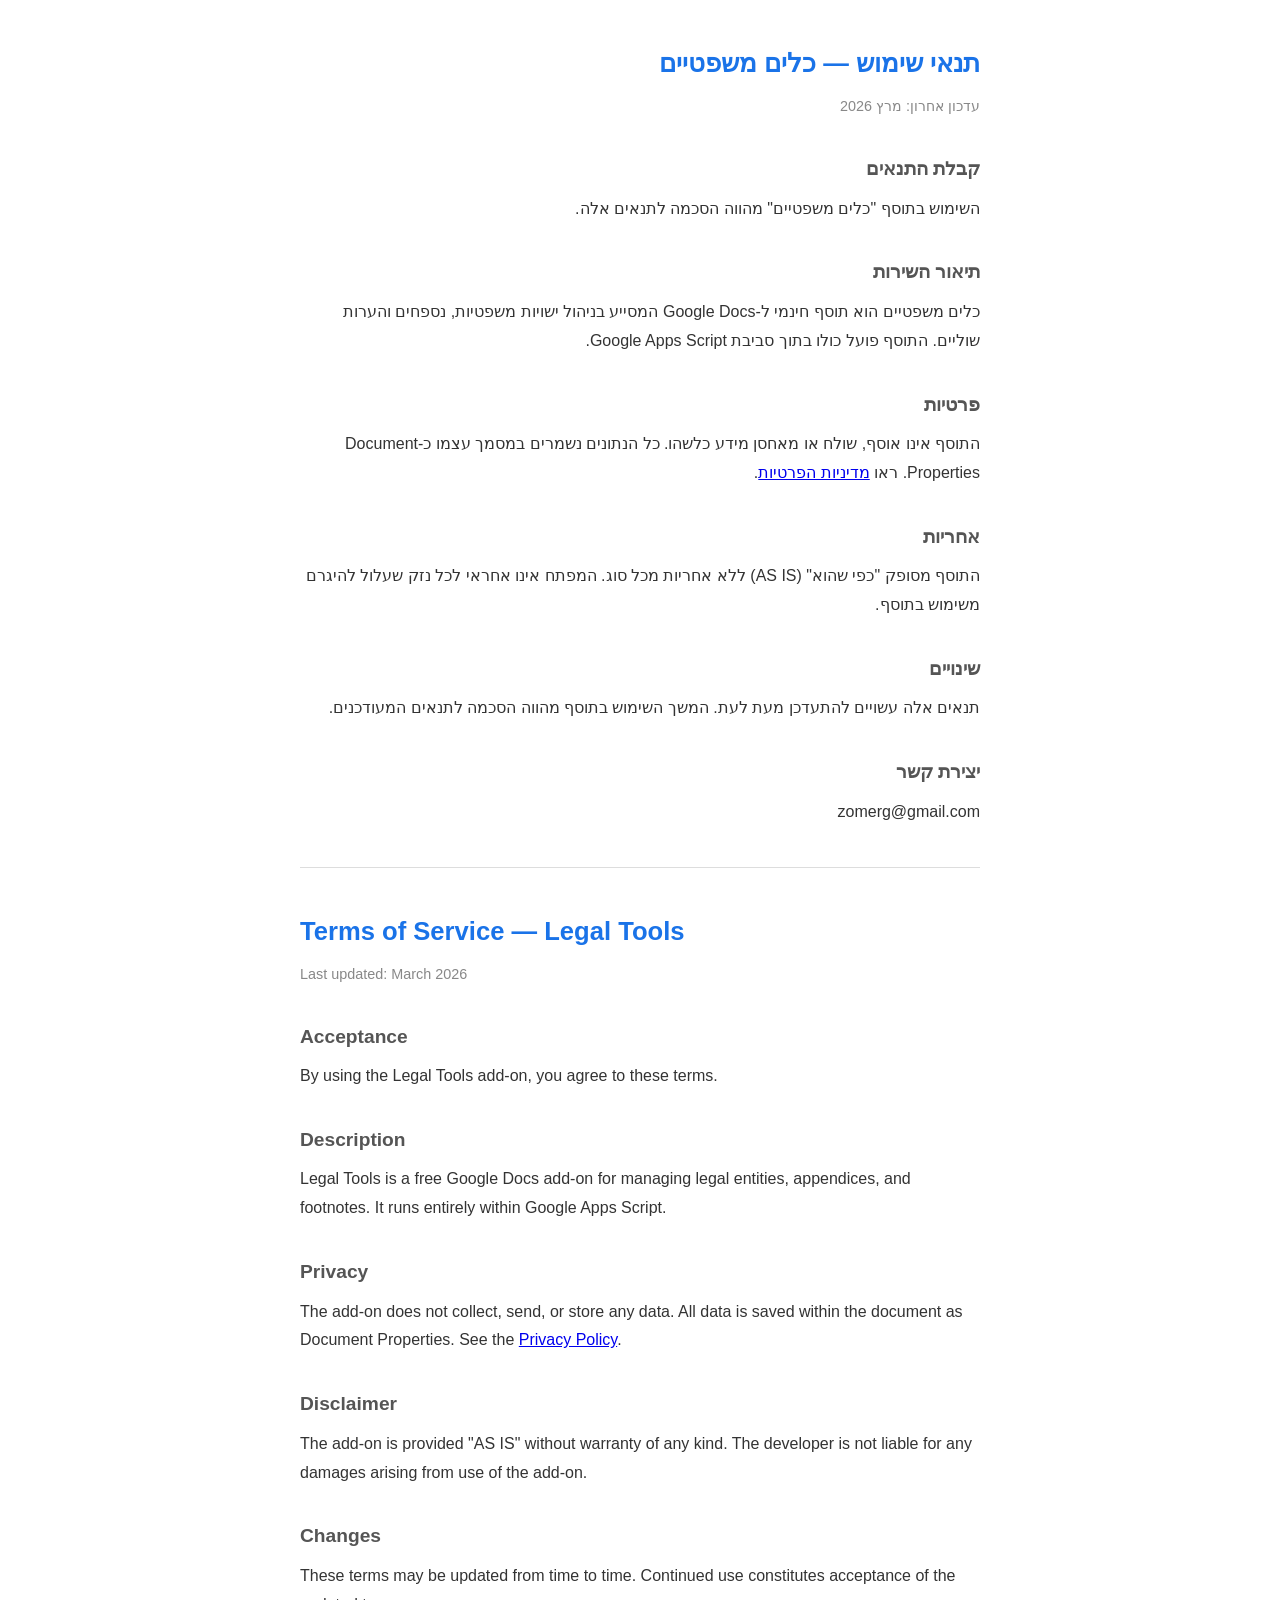
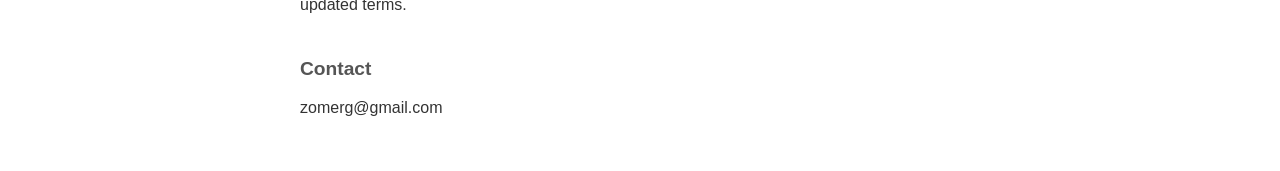
==== docs/terms.html @ f081a400 "Add terms of service page for Marketplace listing Co-Authored-By: Claude Opus 4.6 (1M context) <nore" ====
<!DOCTYPE html>
<html lang="he" dir="rtl">
<head>
  <meta charset="UTF-8">
  <meta name="viewport" content="width=device-width, initial-scale=1.0">
  <title>תנאי שימוש — כלים משפטיים | Terms of Service — Legal Tools</title>
  <style>
    * { margin: 0; padding: 0; box-sizing: border-box; }
    body { font-family: 'Segoe UI', Tahoma, sans-serif; line-height: 1.8; color: #333; max-width: 720px; margin: 0 auto; padding: 40px 20px; }
    h1 { font-size: 1.6em; margin-bottom: 8px; color: #1a73e8; }
    h2 { font-size: 1.2em; margin-top: 32px; margin-bottom: 8px; color: #555; }
    p, li { margin-bottom: 8px; }
    ul { padding-right: 24px; }
    .date { color: #888; font-size: 0.9em; margin-bottom: 24px; }
    hr { border: none; border-top: 1px solid #ddd; margin: 40px 0; }
    .en { direction: ltr; text-align: left; }
  </style>
</head>
<body>

  <h1>תנאי שימוש — כלים משפטיים</h1>
  <p class="date">עדכון אחרון: מרץ 2026</p>

  <h2>קבלת התנאים</h2>
  <p>השימוש בתוסף "כלים משפטיים" מהווה הסכמה לתנאים אלה.</p>

  <h2>תיאור השירות</h2>
  <p>כלים משפטיים הוא תוסף חינמי ל-Google Docs המסייע בניהול ישויות משפטיות, נספחים והערות שוליים. התוסף פועל כולו בתוך סביבת Google Apps Script.</p>

  <h2>פרטיות</h2>
  <p>התוסף אינו אוסף, שולח או מאחסן מידע כלשהו. כל הנתונים נשמרים במסמך עצמו כ-Document Properties. ראו <a href="privacy.html">מדיניות הפרטיות</a>.</p>

  <h2>אחריות</h2>
  <p>התוסף מסופק "כפי שהוא" (AS IS) ללא אחריות מכל סוג. המפתח אינו אחראי לכל נזק שעלול להיגרם משימוש בתוסף.</p>

  <h2>שינויים</h2>
  <p>תנאים אלה עשויים להתעדכן מעת לעת. המשך השימוש בתוסף מהווה הסכמה לתנאים המעודכנים.</p>

  <h2>יצירת קשר</h2>
  <p>zomerg@gmail.com</p>

  <hr>

  <div class="en">
    <h1>Terms of Service — Legal Tools</h1>
    <p class="date">Last updated: March 2026</p>

    <h2>Acceptance</h2>
    <p>By using the Legal Tools add-on, you agree to these terms.</p>

    <h2>Description</h2>
    <p>Legal Tools is a free Google Docs add-on for managing legal entities, appendices, and footnotes. It runs entirely within Google Apps Script.</p>

    <h2>Privacy</h2>
    <p>The add-on does not collect, send, or store any data. All data is saved within the document as Document Properties. See the <a href="privacy.html">Privacy Policy</a>.</p>

    <h2>Disclaimer</h2>
    <p>The add-on is provided "AS IS" without warranty of any kind. The developer is not liable for any damages arising from use of the add-on.</p>

    <h2>Changes</h2>
    <p>These terms may be updated from time to time. Continued use constitutes acceptance of the updated terms.</p>

    <h2>Contact</h2>
    <p>zomerg@gmail.com</p>
  </div>

</body>
</html>
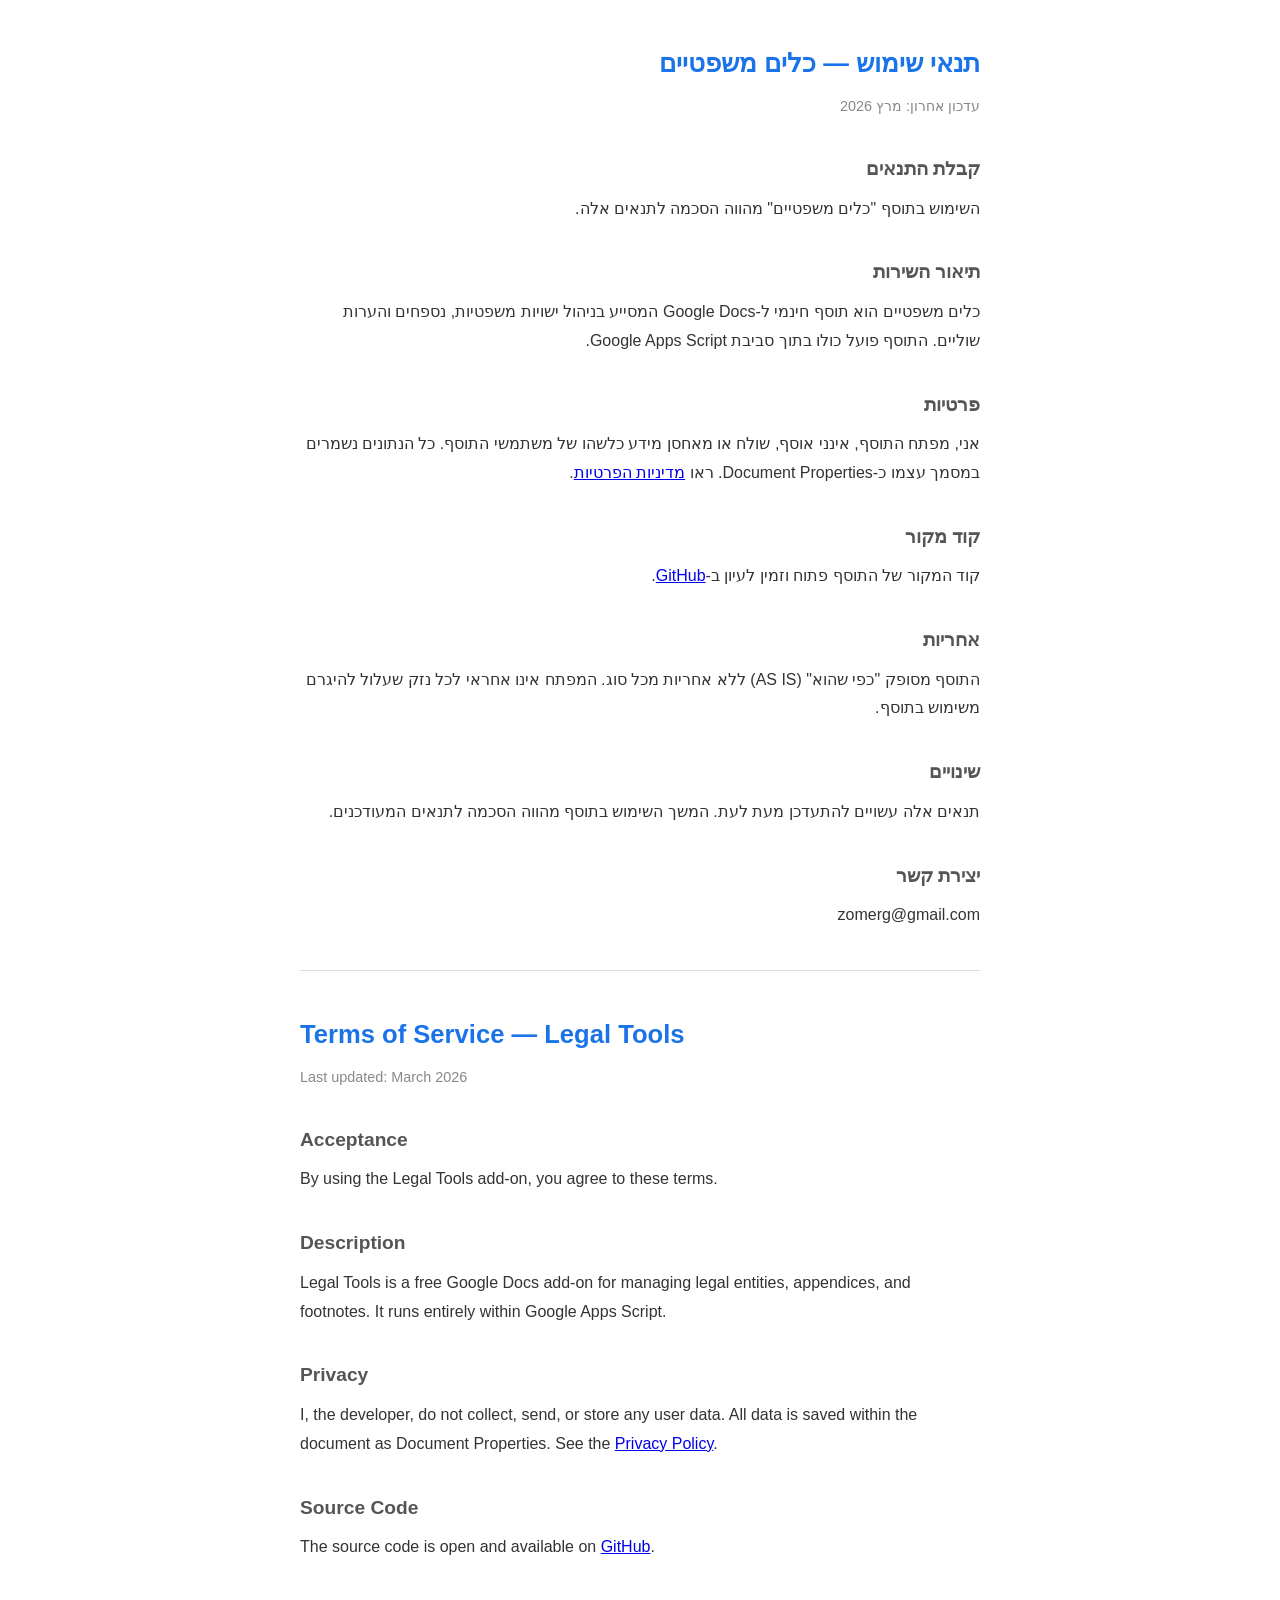
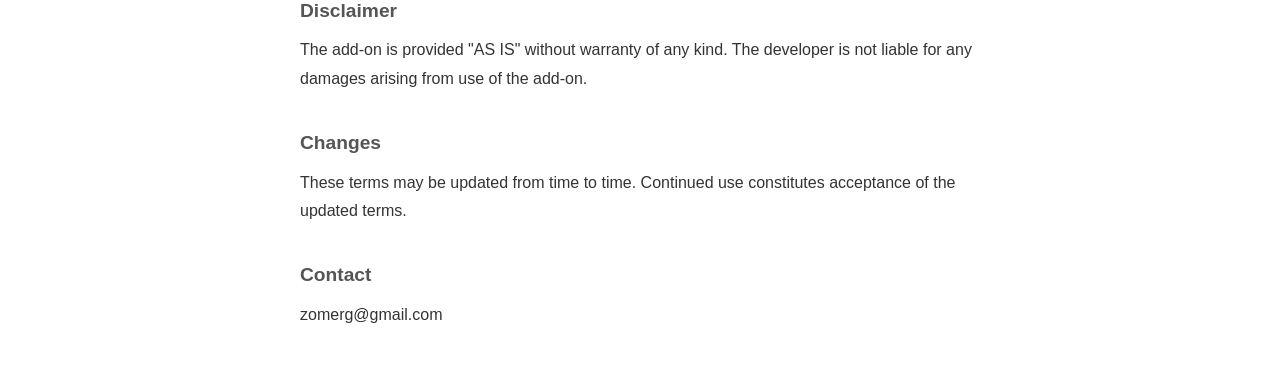
==== commit 1fc16ee1: "Update privacy and terms pages: developer as first person, add source code links, fix privacy link C" ====
--- a/docs/terms.html
+++ b/docs/terms.html
@@ -28,7 +28,10 @@
   <p>כלים משפטיים הוא תוסף חינמי ל-Google Docs המסייע בניהול ישויות משפטיות, נספחים והערות שוליים. התוסף פועל כולו בתוך סביבת Google Apps Script.</p>
 
   <h2>פרטיות</h2>
-  <p>התוסף אינו אוסף, שולח או מאחסן מידע כלשהו. כל הנתונים נשמרים במסמך עצמו כ-Document Properties. ראו <a href="privacy.html">מדיניות הפרטיות</a>.</p>
+  <p>אני, מפתח התוסף, אינני אוסף, שולח או מאחסן מידע כלשהו של משתמשי התוסף. כל הנתונים נשמרים במסמך עצמו כ-Document Properties. ראו <a href="https://zomer-g.github.io/legal-tools-addon/privacy.html">מדיניות הפרטיות</a>.</p>
+
+  <h2>קוד מקור</h2>
+  <p>קוד המקור של התוסף פתוח וזמין לעיון ב-<a href="https://github.com/zomer-g/legal-tools-addon">GitHub</a>.</p>
 
   <h2>אחריות</h2>
   <p>התוסף מסופק "כפי שהוא" (AS IS) ללא אחריות מכל סוג. המפתח אינו אחראי לכל נזק שעלול להיגרם משימוש בתוסף.</p>
@@ -52,7 +55,10 @@
     <p>Legal Tools is a free Google Docs add-on for managing legal entities, appendices, and footnotes. It runs entirely within Google Apps Script.</p>
 
     <h2>Privacy</h2>
-    <p>The add-on does not collect, send, or store any data. All data is saved within the document as Document Properties. See the <a href="privacy.html">Privacy Policy</a>.</p>
+    <p>I, the developer, do not collect, send, or store any user data. All data is saved within the document as Document Properties. See the <a href="https://zomer-g.github.io/legal-tools-addon/privacy.html">Privacy Policy</a>.</p>
+
+    <h2>Source Code</h2>
+    <p>The source code is open and available on <a href="https://github.com/zomer-g/legal-tools-addon">GitHub</a>.</p>
 
     <h2>Disclaimer</h2>
     <p>The add-on is provided "AS IS" without warranty of any kind. The developer is not liable for any damages arising from use of the add-on.</p>
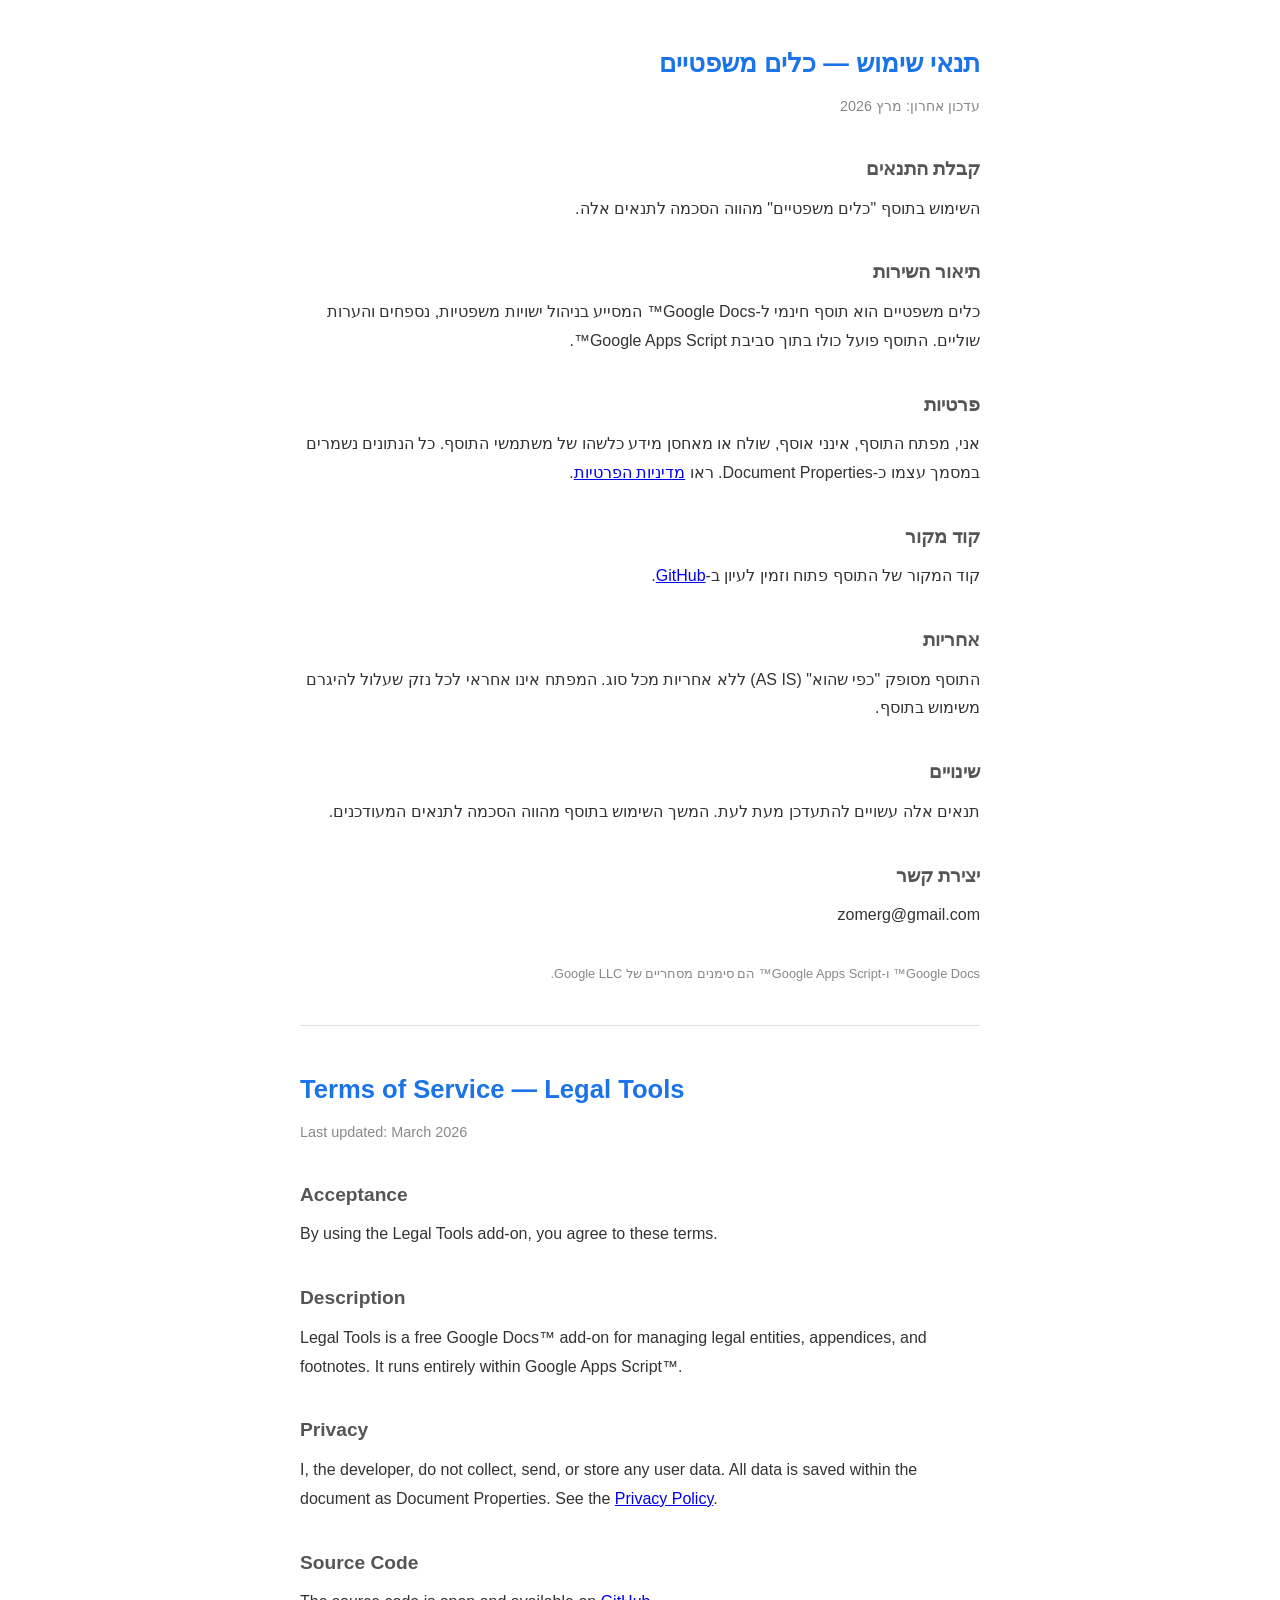
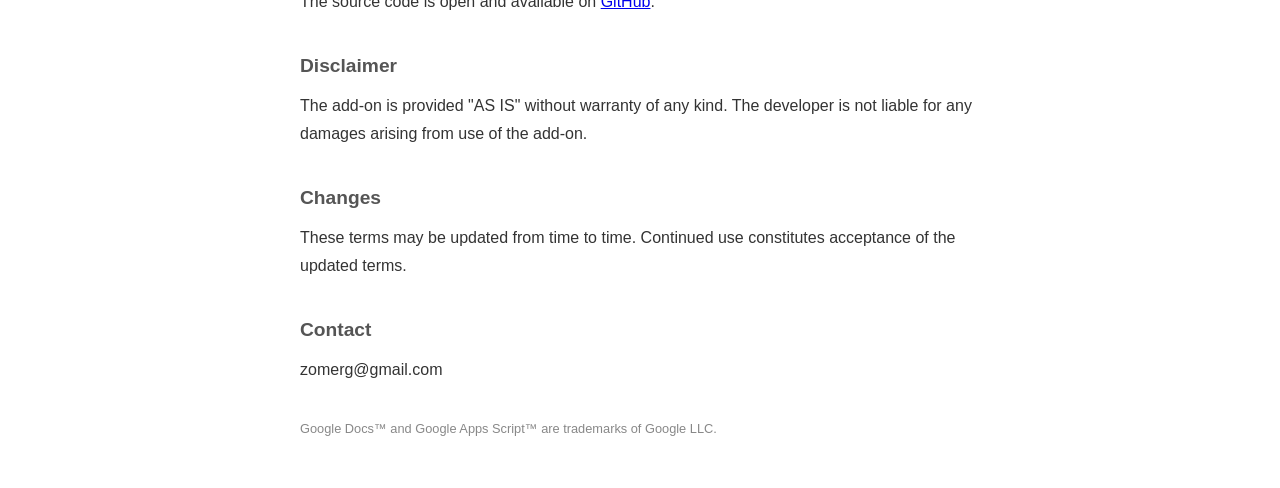
==== commit 8a321c62: "Sync local changes before multi-computer setup - Add TM symbols to Google Docs and Google Apps Scrip" ====
--- a/docs/terms.html
+++ b/docs/terms.html
@@ -25,7 +25,7 @@
   <p>השימוש בתוסף "כלים משפטיים" מהווה הסכמה לתנאים אלה.</p>
 
   <h2>תיאור השירות</h2>
-  <p>כלים משפטיים הוא תוסף חינמי ל-Google Docs המסייע בניהול ישויות משפטיות, נספחים והערות שוליים. התוסף פועל כולו בתוך סביבת Google Apps Script.</p>
+  <p>כלים משפטיים הוא תוסף חינמי ל-Google Docs™ המסייע בניהול ישויות משפטיות, נספחים והערות שוליים. התוסף פועל כולו בתוך סביבת Google Apps Script™.</p>
 
   <h2>פרטיות</h2>
   <p>אני, מפתח התוסף, אינני אוסף, שולח או מאחסן מידע כלשהו של משתמשי התוסף. כל הנתונים נשמרים במסמך עצמו כ-Document Properties. ראו <a href="https://zomer-g.github.io/legal-tools-addon/privacy.html">מדיניות הפרטיות</a>.</p>
@@ -42,6 +42,8 @@
   <h2>יצירת קשר</h2>
   <p>zomerg@gmail.com</p>
 
+  <p style="margin-top:32px;font-size:0.8em;color:#888;">Google Docs™ ו-Google Apps Script™ הם סימנים מסחריים של Google LLC.</p>
+
   <hr>
 
   <div class="en">
@@ -52,7 +54,7 @@
     <p>By using the Legal Tools add-on, you agree to these terms.</p>
 
     <h2>Description</h2>
-    <p>Legal Tools is a free Google Docs add-on for managing legal entities, appendices, and footnotes. It runs entirely within Google Apps Script.</p>
+    <p>Legal Tools is a free Google Docs™ add-on for managing legal entities, appendices, and footnotes. It runs entirely within Google Apps Script™.</p>
 
     <h2>Privacy</h2>
     <p>I, the developer, do not collect, send, or store any user data. All data is saved within the document as Document Properties. See the <a href="https://zomer-g.github.io/legal-tools-addon/privacy.html">Privacy Policy</a>.</p>
@@ -68,6 +70,8 @@
 
     <h2>Contact</h2>
     <p>zomerg@gmail.com</p>
+
+    <p style="margin-top:32px;font-size:0.8em;color:#888;">Google Docs™ and Google Apps Script™ are trademarks of Google LLC.</p>
   </div>
 
 </body>
